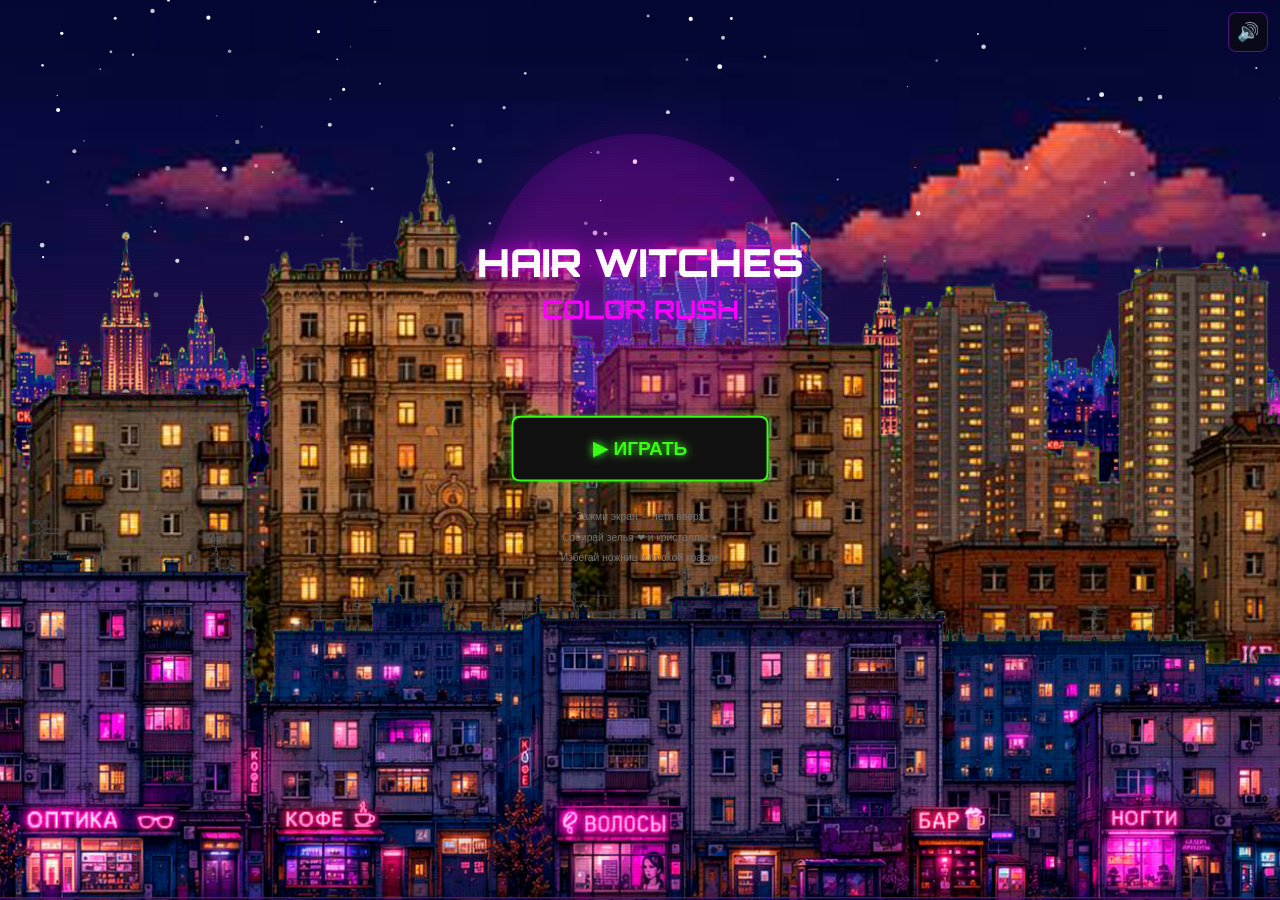
==== index.html @ e13e4842 "баннеры и прочие штуки с клод колом" ====
<!DOCTYPE html>
<html lang="ru">
<head>
<meta charset="UTF-8">
<meta name="viewport" content="width=device-width, initial-scale=1.0, user-scalable=no">
<title>Hair Witches: Color Rush</title>
<link rel="stylesheet" href="css/style.css">
<link rel="preconnect" href="https://fonts.googleapis.com">
<link href="https://fonts.googleapis.com/css2?family=Press+Start+2P&family=Orbitron:wght@400;700;900&display=swap" rel="stylesheet">
</head>
<body>
  <canvas id="game"></canvas>
  
  <!-- Sound toggle button -->
  <button id="sound-toggle" aria-label="Toggle sound">🔊</button>

  <!-- Load game modules in order -->
  <script src="js/utils/constants.js"></script>
  <script src="js/utils/helpers.js"></script>
  <script src="js/core/audio.js"></script>
  <script src="js/core/sprites.js"></script>
  <script src="js/core/input.js"></script>
  <script src="js/systems/particles.js"></script>
  <script src="js/systems/background.js"></script>
  <script src="js/systems/camera.js"></script>
  <script src="js/entities/player.js"></script>
  <script src="js/entities/objects.js"></script>
  <script src="js/screens/start.js"></script>
  <script src="js/screens/select.js"></script>
  <script src="js/screens/hud.js"></script>
  <script src="js/screens/victory.js"></script>
  <script src="js/screens/gameover.js"></script>
  <script src="js/screens/levelup.js"></script>
  <script src="js/core/game.js"></script>
</body>
</html>
---- css/style.css ----
/* ============================================================
   HAIR WITCHES: COLOR RUSH — Styles
   ============================================================ */

* {
  margin: 0;
  padding: 0;
  box-sizing: border-box;
}

body {
  background: #0a0a0f;
  overflow: hidden;
  width: 100vw;
  height: 100vh;
  display: flex;
  justify-content: center;
  align-items: center;
  font-family: 'Orbitron', sans-serif;
  cursor: default;
  -webkit-tap-highlight-color: transparent;
  -webkit-touch-callout: none;
  user-select: none;
}

canvas {
  display: block;
  image-rendering: auto;
}

#sound-toggle {
  position: fixed;
  top: 12px;
  right: 12px;
  z-index: 100;
  width: 40px;
  height: 40px;
  border: 1px solid rgba(138, 43, 226, 0.5);
  border-radius: 8px;
  background: rgba(10, 10, 20, 0.8);
  color: #fff;
  font-size: 18px;
  cursor: pointer;
  display: flex;
  align-items: center;
  justify-content: center;
  transition: border-color 0.3s;
}

#sound-toggle:hover {
  border-color: #FF00FF;
}
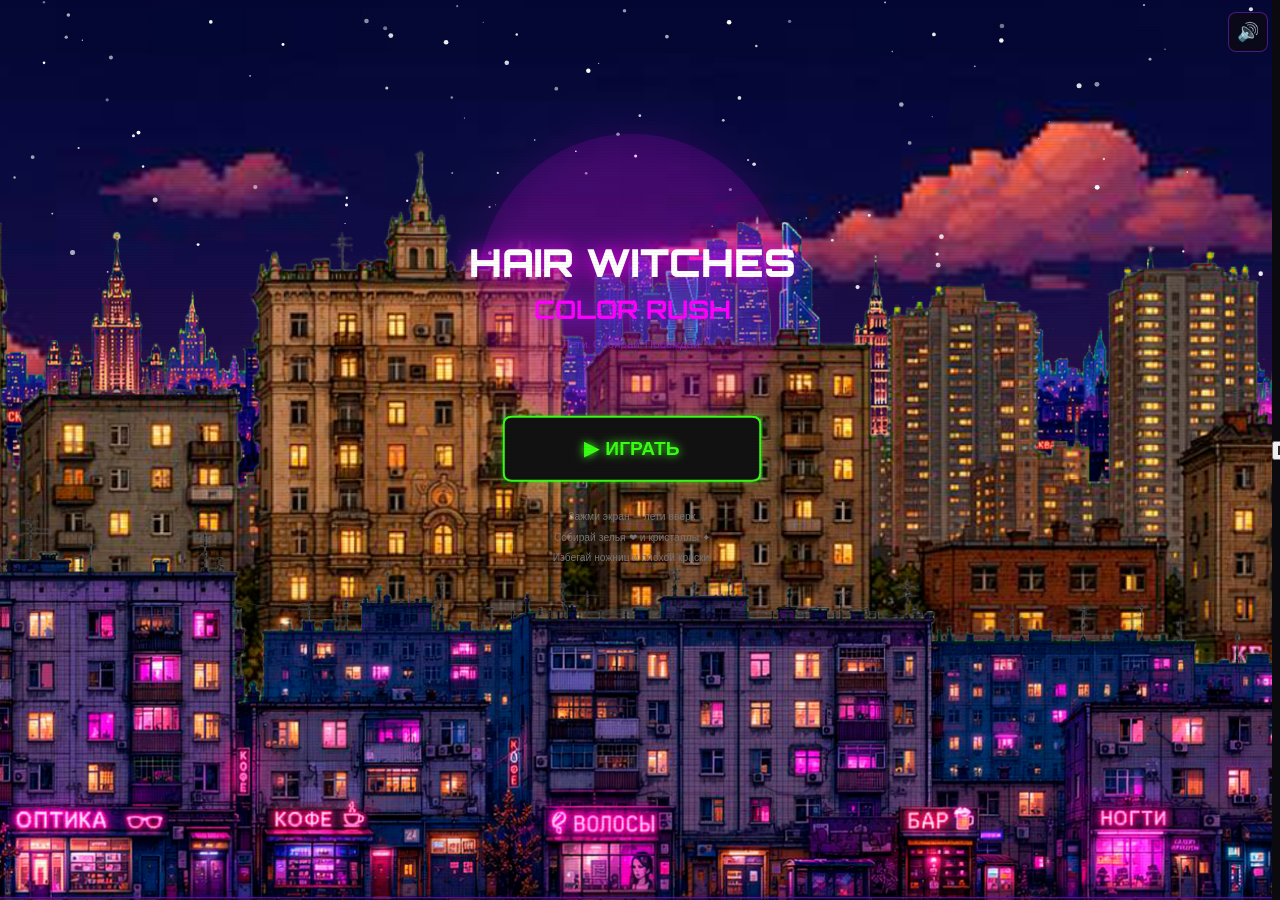
==== commit 52d5efdf: "пауза и прочие прелести" ====
--- a/index.html
+++ b/index.html
@@ -11,7 +11,8 @@
 <body>
   <canvas id="game"></canvas>
   
-  <!-- Sound toggle button -->
+  <!-- Pause + Sound buttons -->
+  <button id="pause-toggle" aria-label="Pause">⏸</button>
   <button id="sound-toggle" aria-label="Toggle sound">🔊</button>
 
   <!-- Load game modules in order -->
--- a/css/style.css
+++ b/css/style.css
@@ -49,4 +49,24 @@
 
 #sound-toggle:hover {
   border-color: #FF00FF;
+  #pause-toggle {
+  position: fixed;
+  top: 12px;
+  right: 60px;
+  z-index: 100;
+  width: 40px;
+  height: 40px;
+  border: 1px solid rgba(138, 43, 226, 0.5);
+  border-radius: 8px;
+  background: rgba(10, 10, 20, 0.8);
+  color: #fff;
+  font-size: 16px;
+  cursor: pointer;
+  display: none;
+  align-items: center;
+  justify-content: center;
+  transition: border-color 0.3s;
 }
+#pause-toggle:hover { border-color: #FF00FF; }
+#pause-toggle.visible { display: flex; }
+}
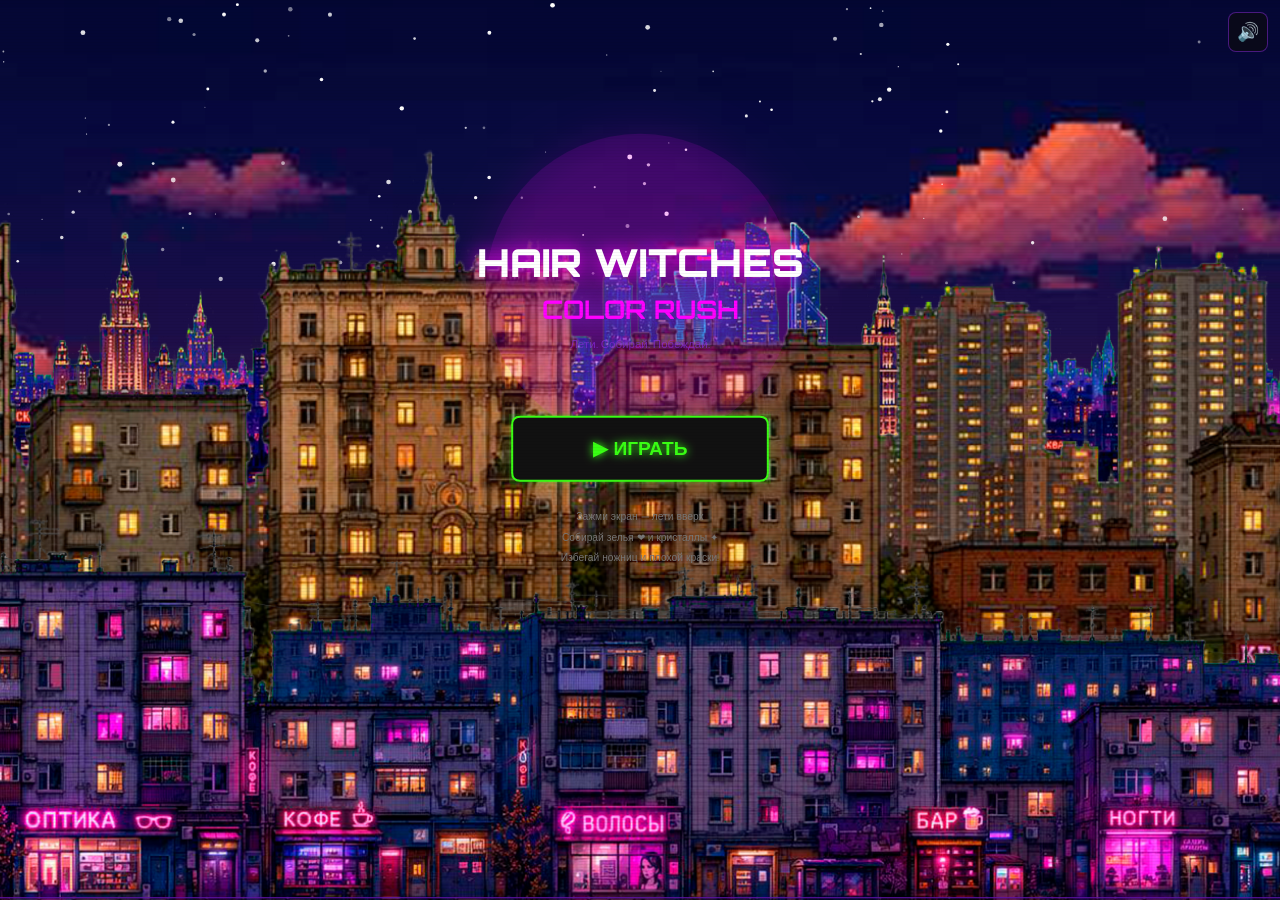
==== commit c5eabe08: "паудза" ====
--- a/index.html
+++ b/index.html
@@ -12,7 +12,7 @@
   <canvas id="game"></canvas>
   
   <!-- Pause + Sound buttons -->
-  <button id="pause-toggle" aria-label="Pause">⏸</button>
+  <button id="pause-toggle" aria-label="Pause">II</button>
   <button id="sound-toggle" aria-label="Toggle sound">🔊</button>
 
   <!-- Load game modules in order -->
--- a/css/style.css
+++ b/css/style.css
@@ -49,10 +49,13 @@
 
 #sound-toggle:hover {
   border-color: #FF00FF;
-  #pause-toggle {
+}
+
+#pause-toggle {
   position: fixed;
   top: 12px;
-  right: 60px;
+  right: 60px !important;
+  left: auto !important;
   z-index: 100;
   width: 40px;
   height: 40px;
@@ -60,13 +63,15 @@
   border-radius: 8px;
   background: rgba(10, 10, 20, 0.8);
   color: #fff;
-  font-size: 16px;
+  font-family: 'Orbitron', sans-serif;
+  font-weight: 700;
+  font-size: 15px;
   cursor: pointer;
   display: none;
   align-items: center;
   justify-content: center;
   transition: border-color 0.3s;
 }
+
 #pause-toggle:hover { border-color: #FF00FF; }
 #pause-toggle.visible { display: flex; }
-}
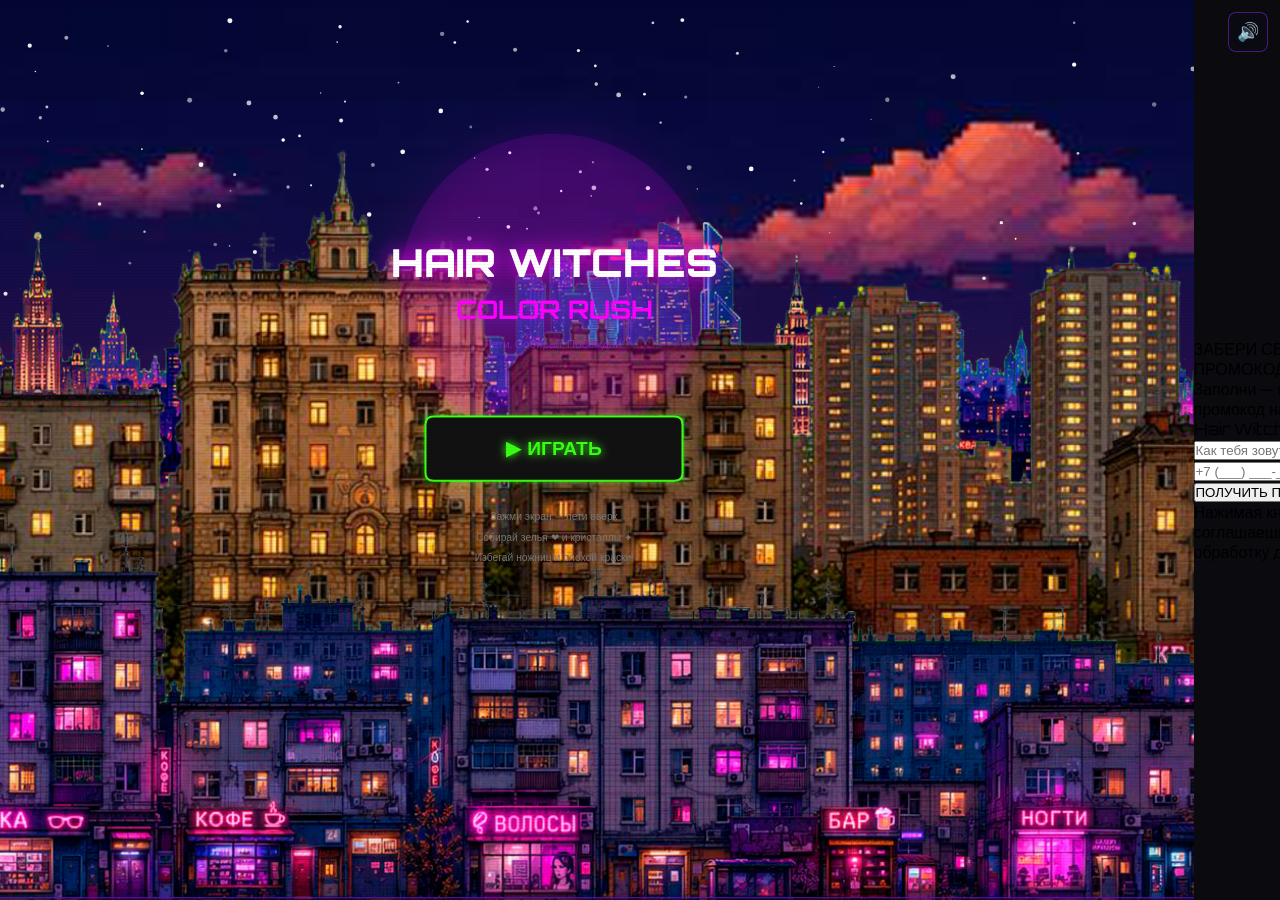
==== commit b5075340: "лидогенерация кнопка захвата формы" ====
--- a/index.html
+++ b/index.html
@@ -14,6 +14,21 @@
   <!-- Pause + Sound buttons -->
   <button id="pause-toggle" aria-label="Pause">II</button>
   <button id="sound-toggle" aria-label="Toggle sound">🔊</button>
+
+  <!-- Lead capture form -->
+  <div id="lead-overlay" class="lead-hidden">
+    <div id="lead-card">
+      <div id="lead-title">ЗАБЕРИ СВОЙ ПРОМОКОД</div>
+      <div id="lead-sub">Заполни — и забирай промокод на услугу Hair Witches</div>
+
+      <input id="lead-name" type="text" placeholder="Как тебя зовут?" autocomplete="name" maxlength="40">
+      <input id="lead-phone" type="tel" placeholder="+7 (___) ___-__-__" autocomplete="tel" maxlength="18">
+      <div id="lead-error"></div>
+
+      <button id="lead-submit">ПОЛУЧИТЬ ПРОМОКОД</button>
+      <div id="lead-privacy">Нажимая кнопку, ты соглашаешься на обработку данных</div>
+    </div>
+  </div>
 
   <!-- Load game modules in order -->
   <script src="js/utils/constants.js"></script>
@@ -32,6 +47,7 @@
   <script src="js/screens/victory.js"></script>
   <script src="js/screens/gameover.js"></script>
   <script src="js/screens/levelup.js"></script>
+  <script src="js/core/leadform.js"></script>
   <script src="js/core/game.js"></script>
 </body>
 </html>
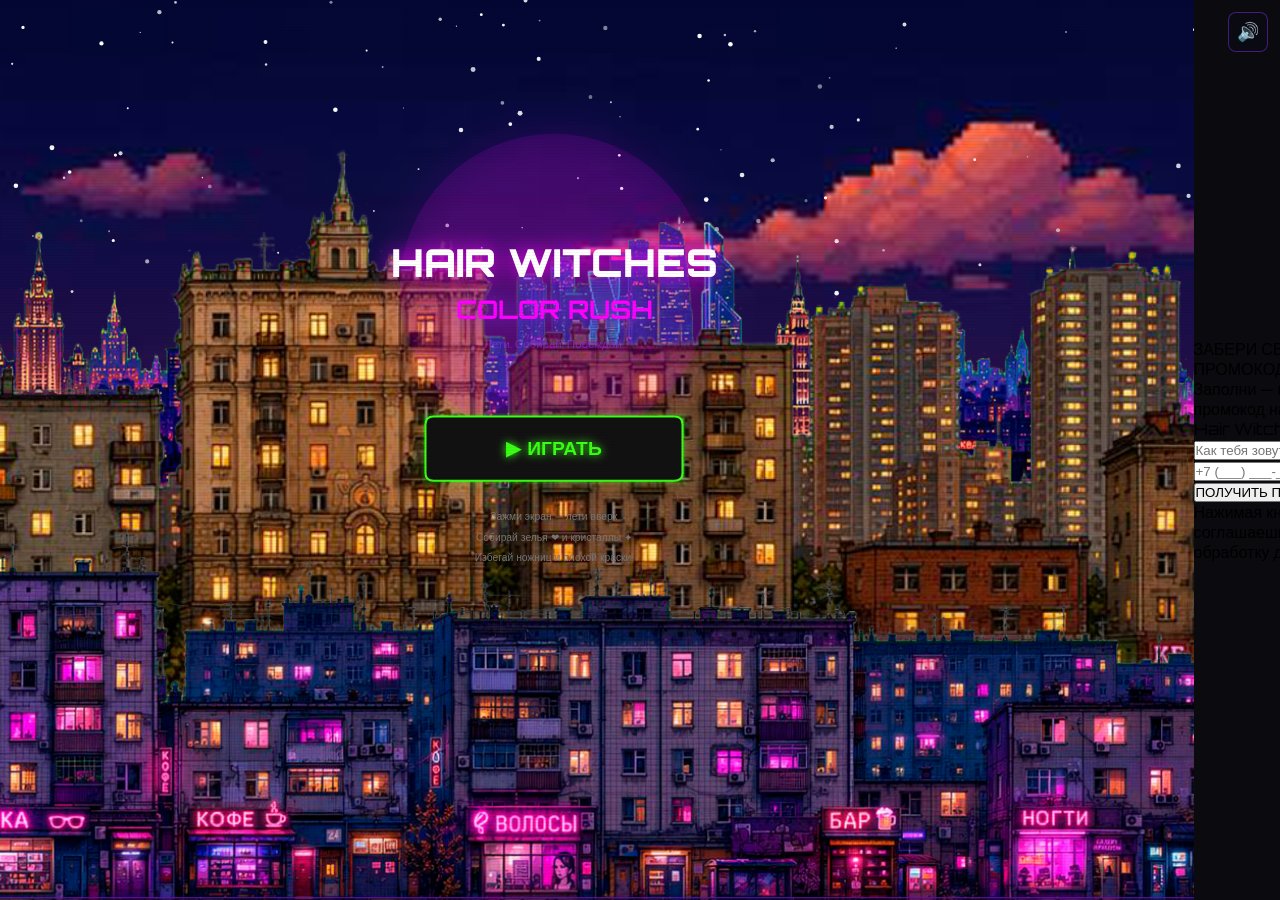
==== commit 743ca6b9: "убрал токен гитхаб" ====
--- a/index.html
+++ b/index.html
@@ -47,6 +47,7 @@
   <script src="js/screens/victory.js"></script>
   <script src="js/screens/gameover.js"></script>
   <script src="js/screens/levelup.js"></script>
+  <script src="js/core/secrets.js"></script>
   <script src="js/core/leadform.js"></script>
   <script src="js/core/game.js"></script>
 </body>
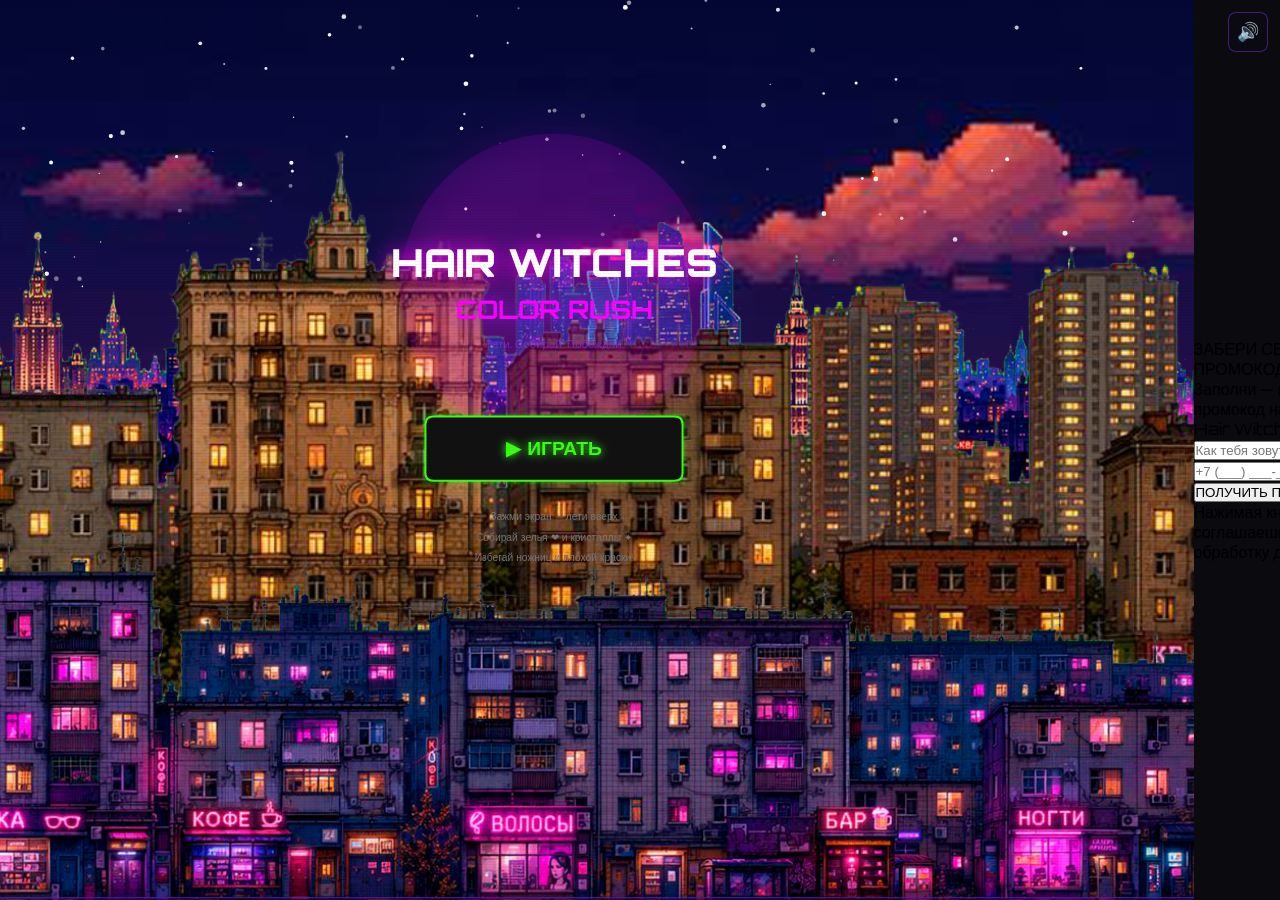
==== commit 8c3c7f0a: "fix(game): stabilize onboarding, input and high scores Consume press events once per frame, expire g" ====
--- a/index.html
+++ b/index.html
@@ -47,7 +47,6 @@
   <script src="js/screens/victory.js"></script>
   <script src="js/screens/gameover.js"></script>
   <script src="js/screens/levelup.js"></script>
-  <script src="js/core/secrets.js"></script>
   <script src="js/core/leadform.js"></script>
   <script src="js/core/game.js"></script>
 </body>
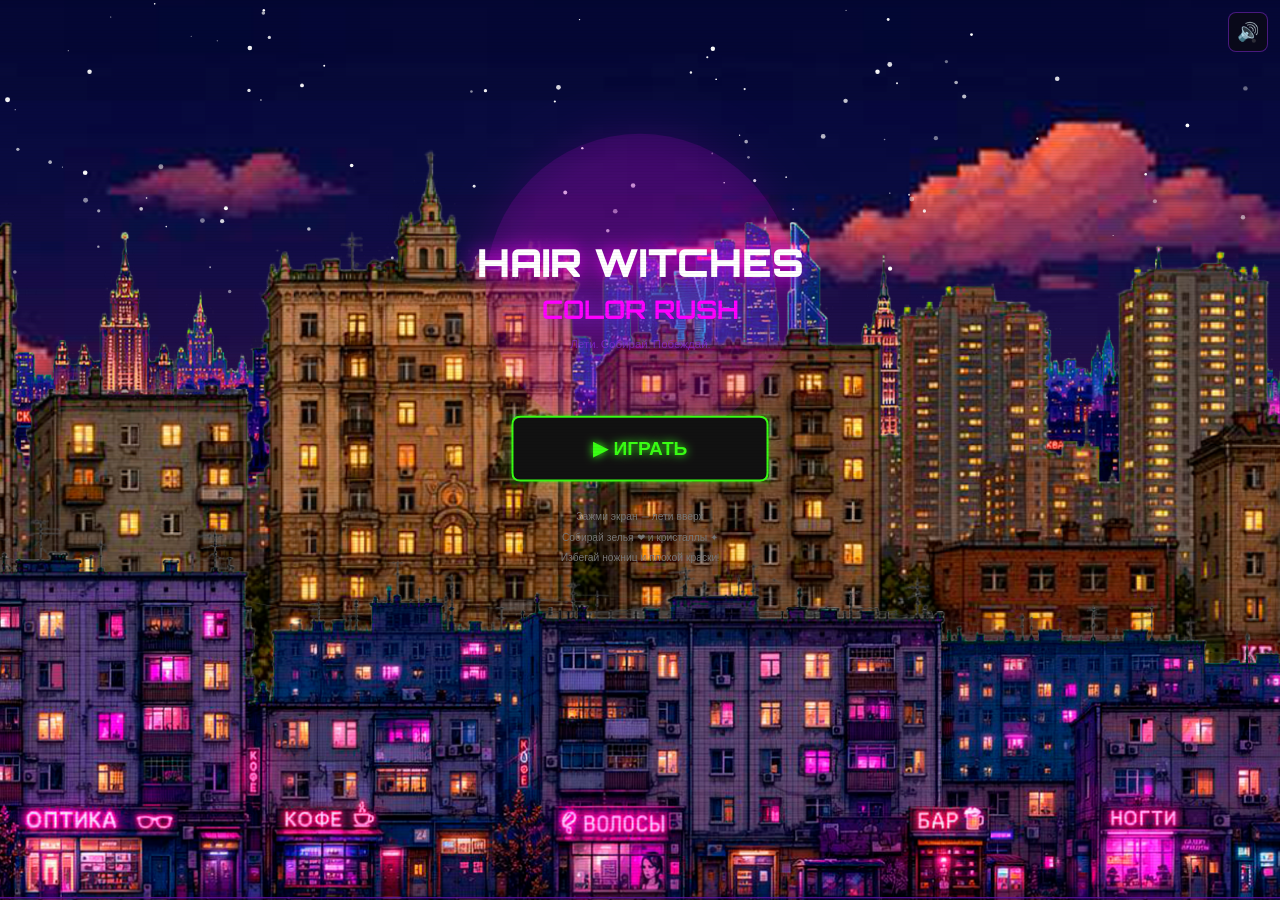
==== commit 35e2f818: "fix(leads): confirm delivery and preserve failed submissions Validate lead requests, add timeouts an" ====
--- a/index.html
+++ b/index.html
@@ -24,6 +24,7 @@
       <input id="lead-name" type="text" placeholder="Как тебя зовут?" autocomplete="name" maxlength="40">
       <input id="lead-phone" type="tel" placeholder="+7 (___) ___-__-__" autocomplete="tel" maxlength="18">
       <div id="lead-error"></div>
+      <div id="lead-fallback" role="status" aria-live="polite" hidden></div>
 
       <button id="lead-submit">ПОЛУЧИТЬ ПРОМОКОД</button>
       <div id="lead-privacy">Нажимая кнопку, ты соглашаешься на обработку данных</div>
--- a/css/style.css
+++ b/css/style.css
@@ -75,3 +75,119 @@
 
 #pause-toggle:hover { border-color: #FF00FF; }
 #pause-toggle.visible { display: flex; }
+
+/* ════════════════════════════════════════════════════════
+   ФОРМА ЗАХВАТА ЛИДА
+   ════════════════════════════════════════════════════════ */
+
+#lead-overlay {
+  position: fixed;
+  inset: 0;
+  z-index: 200;
+  display: flex;
+  align-items: center;
+  justify-content: center;
+  background: rgba(5, 4, 12, 0.82);
+  backdrop-filter: blur(4px);
+  -webkit-backdrop-filter: blur(4px);
+  padding: 20px;
+}
+#lead-overlay.lead-hidden { display: none; }
+
+#lead-card {
+  width: 100%;
+  max-width: 380px;
+  background: linear-gradient(160deg, #18102a, #0f0a1c);
+  border: 1px solid rgba(255, 46, 196, 0.5);
+  border-radius: 18px;
+  padding: 26px 22px;
+  box-shadow: 0 0 40px rgba(255, 46, 196, 0.25), inset 0 0 30px rgba(168, 85, 247, 0.08);
+  text-align: center;
+  font-family: 'Orbitron', sans-serif;
+}
+
+#lead-title {
+  font-size: 19px;
+  font-weight: 900;
+  color: #FF2EC4;
+  text-shadow: 0 0 16px rgba(255, 46, 196, 0.6);
+  letter-spacing: 0.02em;
+  margin-bottom: 8px;
+}
+#lead-sub {
+  font-size: 12.5px;
+  color: #B9A8D8;
+  margin-bottom: 20px;
+  line-height: 1.4;
+}
+
+#lead-card input {
+  width: 100%;
+  height: 48px;
+  margin-bottom: 12px;
+  padding: 0 16px;
+  background: rgba(10, 8, 20, 0.9);
+  border: 1px solid rgba(168, 85, 247, 0.4);
+  border-radius: 10px;
+  color: #fff;
+  font-size: 16px;            /* 16px чтобы iOS не зумил при фокусе */
+  font-family: 'Orbitron', sans-serif;
+  outline: none;
+  transition: border-color 0.25s, box-shadow 0.25s;
+}
+#lead-card input::placeholder { color: #6b5e85; }
+#lead-card input:focus {
+  border-color: #FF2EC4;
+  box-shadow: 0 0 0 3px rgba(255, 46, 196, 0.15);
+}
+
+#lead-error {
+  min-height: 16px;
+  font-size: 11.5px;
+  color: #FF5C7A;
+  margin-bottom: 6px;
+  text-align: left;
+  padding-left: 4px;
+}
+
+#lead-submit {
+  width: 100%;
+  height: 50px;
+  margin-top: 4px;
+  background: linear-gradient(90deg, #FF2EC4, #A855F7);
+  border: none;
+  border-radius: 12px;
+  color: #fff;
+  font-size: 15px;
+  font-weight: 700;
+  font-family: 'Orbitron', sans-serif;
+  letter-spacing: 0.04em;
+  cursor: pointer;
+  box-shadow: 0 0 20px rgba(255, 46, 196, 0.4);
+  transition: transform 0.15s, box-shadow 0.25s;
+}
+#lead-submit:hover { box-shadow: 0 0 28px rgba(255, 46, 196, 0.7); }
+#lead-submit:active { transform: scale(0.97); }
+#lead-submit:disabled { opacity: 0.6; cursor: default; }
+
+#lead-privacy {
+  margin-top: 14px;
+  font-size: 9.5px;
+  color: #6b5e85;
+  line-height: 1.4;
+}
+
+#lead-fallback {
+  margin: 12px 0;
+  color: #ded2f0;
+  font-size: 12px;
+  line-height: 1.5;
+  overflow-wrap: anywhere;
+}
+
+#lead-fallback a {
+  display: inline-block;
+  margin: 8px 10px 0;
+  color: #7df9ff;
+  text-decoration: underline;
+}
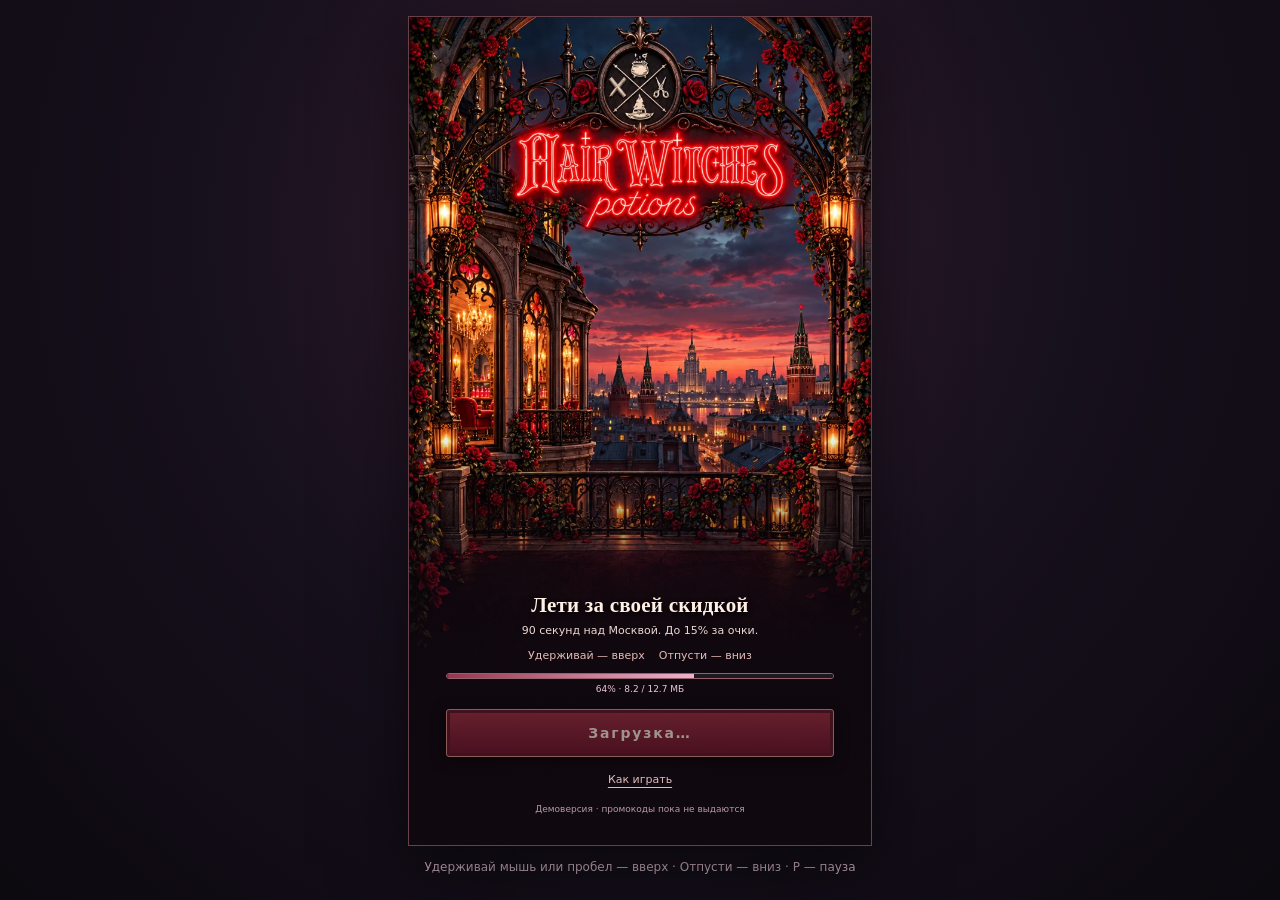
==== commit e579b2c0: "Publish illustrated Hair Witches demo with responsive desktop layout" ====
--- a/index.html
+++ b/index.html
@@ -1,54 +1,10 @@
-<!DOCTYPE html>
-<html lang="ru">
-<head>
-<meta charset="UTF-8">
-<meta name="viewport" content="width=device-width, initial-scale=1.0, user-scalable=no">
-<title>Hair Witches: Color Rush</title>
-<link rel="stylesheet" href="css/style.css">
-<link rel="preconnect" href="https://fonts.googleapis.com">
-<link href="https://fonts.googleapis.com/css2?family=Press+Start+2P&family=Orbitron:wght@400;700;900&display=swap" rel="stylesheet">
-</head>
-<body>
-  <canvas id="game"></canvas>
-  
-  <!-- Pause + Sound buttons -->
-  <button id="pause-toggle" aria-label="Pause">II</button>
-  <button id="sound-toggle" aria-label="Toggle sound">🔊</button>
-
-  <!-- Lead capture form -->
-  <div id="lead-overlay" class="lead-hidden">
-    <div id="lead-card">
-      <div id="lead-title">ЗАБЕРИ СВОЙ ПРОМОКОД</div>
-      <div id="lead-sub">Заполни — и забирай промокод на услугу Hair Witches</div>
-
-      <input id="lead-name" type="text" placeholder="Как тебя зовут?" autocomplete="name" maxlength="40">
-      <input id="lead-phone" type="tel" placeholder="+7 (___) ___-__-__" autocomplete="tel" maxlength="18">
-      <div id="lead-error"></div>
-      <div id="lead-fallback" role="status" aria-live="polite" hidden></div>
-
-      <button id="lead-submit">ПОЛУЧИТЬ ПРОМОКОД</button>
-      <div id="lead-privacy">Нажимая кнопку, ты соглашаешься на обработку данных</div>
-    </div>
-  </div>
-
-  <!-- Load game modules in order -->
-  <script src="js/utils/constants.js"></script>
-  <script src="js/utils/helpers.js"></script>
-  <script src="js/core/audio.js"></script>
-  <script src="js/core/sprites.js"></script>
-  <script src="js/core/input.js"></script>
-  <script src="js/systems/particles.js"></script>
-  <script src="js/systems/background.js"></script>
-  <script src="js/systems/camera.js"></script>
-  <script src="js/entities/player.js"></script>
-  <script src="js/entities/objects.js"></script>
-  <script src="js/screens/start.js"></script>
-  <script src="js/screens/select.js"></script>
-  <script src="js/screens/hud.js"></script>
-  <script src="js/screens/victory.js"></script>
-  <script src="js/screens/gameover.js"></script>
-  <script src="js/screens/levelup.js"></script>
-  <script src="js/core/leadform.js"></script>
-  <script src="js/core/game.js"></script>
-</body>
-</html>
+<!doctype html><html lang="ru"><head><base href="/v2/"><meta charset="utf-8"><meta name="viewport" content="width=device-width,initial-scale=1,viewport-fit=cover"><title>Hair Witches · новый полёт</title><link rel="preload" as="image" href="start-gothic.webp?v=1"><link rel="stylesheet" href="result.css?v=7"><link rel="stylesheet" href="style.css?v=7"><link rel="stylesheet" href="claim.css?v=8"><link rel="stylesheet" href="release.css?v=9"></head><body><main><div class="frame" id="frame" data-screen="intro"><canvas id="game" width="390" height="700" aria-label="Игра Hair Witches: удерживайте для подъёма"></canvas><output id="perfBadge" class="perfBadge" hidden>FPS · замер…</output><div class="hudbuttons"><button id="sound" aria-label="Включить звук" aria-pressed="false"></button><button id="pause" aria-label="Пауза"></button></div><section class="menu startMenu" id="menu" aria-label="Hair Witches — начало игры">
+<img class="startArtwork" src="start-gothic.webp?v=1" alt="Hair Witches potions — красная неоновая вывеска над готической аркой и вечерней Москвой" fetchpriority="high" draggable="false">
+<div class="startShade"></div><div class="heroCopy" id="heroCopy">
+<h1>Лети за своей скидкой</h1><p class="heroLead">90 секунд над Москвой. До 15% за очки.</p>
+<p class="flightHint"><span>Удерживай — вверх</span><span>Отпусти — вниз</span></p>
+<div id="loadingBox" role="status"><progress id="loadProgress" max="100" value="0" aria-label="Загрузка игры"></progress><div id="loadDetail">Готовим полёт…</div><button id="reloadAssets" hidden>Повторить загрузку</button></div>
+<button id="start" disabled>Загрузка…</button><button id="howToPlay" class="howButton" aria-controls="tutorial" aria-expanded="false">Как играть</button>
+<p id="loadStatus" role="status"></p><small>Демоверсия · промокоды пока не выдаются</small></div>
+<section class="tutorial" id="tutorial" aria-labelledby="tutorialTitle" hidden><div class="tutorialCard"><span class="tutorialKicker">ПЕРЕД ПОЛЁТОМ</span><h2 id="tutorialTitle">Держи высоту</h2>
+<ol><li><b>Удерживай — поднимайся</b><span>Зажми экран пальцем. На компьютере — мышью или пробелом.</span></li><li><b>Отпусти — снижайся</b><span>Чередуй удержание и отпускание, чтобы обходить препятствия.</span></li><li><b>Собирай и береги жизни</b><span>Бонусы дают очки. Колтуны, ножницы, взрывы, поезд и земля отнимают жизни. Их у тебя три.</span></li></ol><button id="closeTutorial">ПОНЯТНО</button></div></section></section><section class="menu assetWait" id="assetWait" hidden><h2>Минуточку…</h2><p id="lateMessage">Подгружаем следующий район. Полёт на паузе.</p><progress id="lateProgress" max="100" value="0" aria-label="Загрузка следующего района"></progress><button id="retryLate" hidden>Повторить загрузку</button></section><section class="menu" id="pauseMenu" hidden><h2>Пауза</h2><button id="resume">Продолжить</button><button id="restartPaused">Начать заново</button></section><div class="result" hidden><div class="resultbox"><h2>ТЫ ДОЛЕТЕЛА!</h2><div class="brand">HAIR WITCHES</div><strong class="score">700</strong><span class="caption">ОЧКОВ ЗА ПОЛЁТ</span><ul class="tiers"></ul><p class="motivation"></p><div class="rewardbox"><span class="caption">ТВОЯ СКИДКА</span><div class="reward">10%</div></div><button class="claim">ЗАБРАТЬ ПРОМОКОД</button><button class="again">ЕЩЁ РАЗ</button><p class="claimNote"></p></div></div></div><details class="lab"><summary>Настройки тестового забега</summary><label>Фиолетовая колба <select id="potionMode"><option value="points">Только +25 очков</option><option value="freeze">+25, заморозка и ускорение</option></select></label><label><input id="repeatSeed" type="checkbox"> Повторять указанный сценарий</label><label>Сценарий <input id="seed" type="number" min="1" max="999999" value="17"></label><label><input id="showFps" type="checkbox" checked> Показывать FPS</label><label><input id="hitboxes" type="checkbox"> Показать области столкновений</label><p>Настройки применяются при новом забеге. Заморозка: 3 с, ускорение до 15%, максимум 6 дополнительных секунд. Поезд при столкновении отнимает жизнь. Обновлённый баланс · v3.</p><button id="exportRun">Скопировать результат теста</button><textarea id="report" readonly aria-label="Отчёт забега"></textarea><p id="testStatus"></p><a href="BALANCE.md">Баланс и проверки</a></details></main><script src="asset-manifest.js?v=7"></script><script src="asset-loader.js?v=7"></script><script src="flight-rig.js?v=9"></script><script src="balance.js?v=7"></script><script src="model.js?v=7"></script><script src="city-route.js?v=7"></script><script src="items.js?v=7"></script><script src="result.js"></script><script src="performance.js?v=7"></script><script src="claim.js?v=8"></script><script src="game.js?v=8"></script><script src="start-screen.js?v=7"></script><script src="release.js?v=9"></script></body></html>
